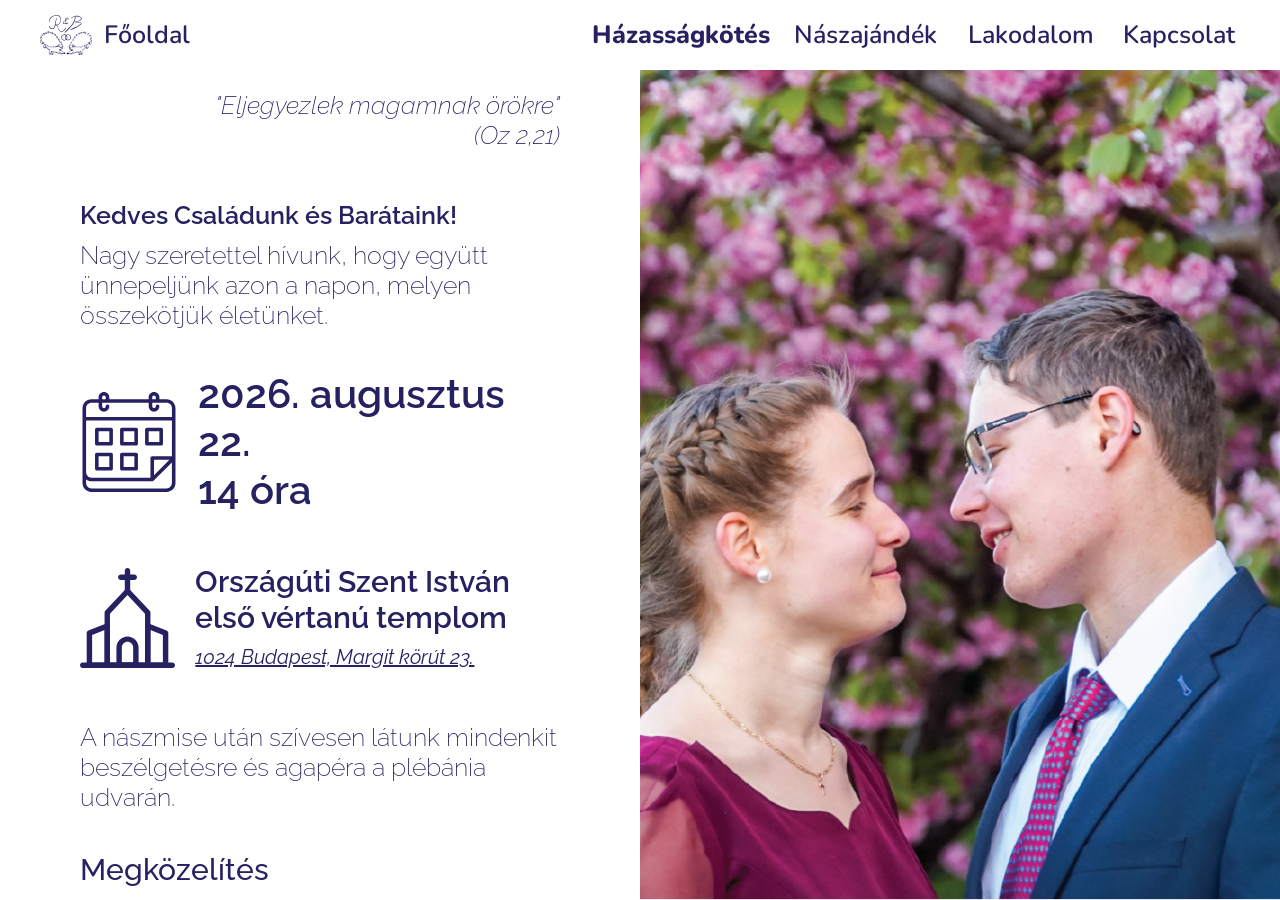
==== hazassagkotes.html @ 3e59e9b8 "init full teszt inicializálás" ====
<!DOCTYPE html>
<html>
  <head>
    <meta charset="utf-8">
    <meta name="viewport" content="width=device-width, initial-scale=1">
    <title>Rebeka & Boti esküvő</title>
    <link rel="stylesheet" type="text/css" href="css/style.css">
    <link rel="shortcut icon" type="image/jpg" href="images/favicon.png"/>
  </head>
  <body>

    <nav>
      <input type="checkbox" id="menu-toggle" class="menu-toggle">
      <a href="index.html" class="mobile-logo">
        <img src="images/sunik.svg" alt="Főoldal">
      </a>

      <div class="left-menu">
  <a href="index.html" class="home-link">
    <img class="logo" src="images/sunik.svg" alt="Főoldal">
    <span>Főoldal</span>
  </a>
</div>

        <div class="right-menu">
          <a href="hazassagkotes.html" class="active" data-text="Házasságkötés">
            <span>Házasságkötés</span>
          </a>
          <a href="naszajandek.html" data-text="Nászajándék">
            <span>Nászajándék</span>
          </a>
          <a href="lakodalom.html" data-text="Lakodalom">
            <span>Lakodalom</span>
          </a>
          <a href="kapcsolat.html" data-text="Kapcsolat">
            <span>Kapcsolat</span>
          </a>
        </div>

        <label for="menu-toggle" class="hamburger" aria-label="Menü">
          <span></span>
          <span></span>
          <span></span>
        </label>

        <div class="mobile-menu">
          <a href="index.html">Főoldal</a>
          <a href="hazassagkotes.html" class="active">Házasságkötés</a>
          <a href="naszajandek.html">Nászajándék</a>
          <a href="lakodalom.html">Lakodalom</a>
          <a href="kapcsolat.html">Kapcsolat</a>
        </div>
      </nav>

<section class="split-layout">

<!-- BAL OLDAL – TARTALOM -->
<div class="content-side">
  <div class="content-inner">
    <h2><i>"Eljegyezlek magamnak örökre" <br> (Oz 2,21)</i><h2>
    <p><b>Kedves Családunk és Barátaink!</b> <br> Nagy szeretettel hívunk, hogy együtt ünnepeljünk azon a napon, melyen összekötjük életünket.</p>
    <div>
      <div class="info-block">

          <div class="info-item">
            <img src="images/naptar.svg" alt="Időpont ikon" class="info-icon">
            <div class="info-text-2sor">
              2026. augusztus 22.<br>
              14 óra
            </div>
          </div>

          <div class="info-item">
            <img src="images/templom.svg" alt="Templom ikon" class="info-icon">
            <div class="info-text">
              Országúti Szent István első vértanú templom<br>
              <a href="https://maps.app.goo.gl/XpboLc7BLsnChvrg8" target="_blank" class="link">1024 Budapest, Margit körút 23.</a>
            </div>
          </div>

        </div>
    </div>
    <p>A nászmise után szívesen látunk mindenkit beszélgetésre és agapéra a plébánia udvarán.</p>
    <h1>Megközelítés</h1>
    <p>A templom környékén kevés a parkolóhely, javasoljuk a tömegközlekedéssel való érkezést (például 4-6, 17 villamos Mechwart liget megállótól 5 perc séta).</p>
    <video id="vid" autoplay muted>
        <source src="video/Save_the_date.mp4" type="video/mp4">
    </video>
  </div>
</div>

<!-- JOBB OLDAL – KÉP -->
<div class="image-side">
  <img src="images/kep1.png" alt="Házasságkötés">
</div>



  </section>

  <script>
const v = document.getElementById("vid");
let startCut = 1;
let endCut = 2.5;
let forward = true;

v.addEventListener("loadedmetadata", () => {
  v.currentTime = startCut;
});

v.addEventListener("timeupdate", () => {
  if (forward && v.currentTime >= v.duration - endCut) {
    forward = false;
    v.playbackRate = -1;
  }

  if (!forward && v.currentTime <= startCut) {
    forward = true;
    v.playbackRate = 1;
  }
});
</script>

</body>
</html>
---- css/style.css ----
@import url('https://fonts.googleapis.com/css2?family=Raleway:wght@100;200;300;400;500;600;700;800;900&display=swap');
@import url('https://fonts.googleapis.com/css2?family=Nunito:wght@200;300;400;600;700;800;900&display=swap');
html {
  scroll-behavior: smooth;
}

body{
  margin: 0;
  padding: 0;
  font-family: Raleway;
  color: #262262;
  width: 100%;
  min-height: 100vh;
  background-color: white;   /* alapértelmezett fehér */
  overflow-x: hidden;
}

body.home{
  background-image: url("../images/main.png");
 background-size: cover;
 background-position: center;  /* itt állítod a fókuszt */
 background-repeat: no-repeat;
 overflow: hidden;
}
/* =======================
   NAVIGATION
======================= */

nav {
    position: absolute;
    top: 0;
    left: 0;
    width: 100%;
    font-family: Nunito;
    display: flex;
    justify-content: space-between;
    align-items: center;
    padding: 15px 40px;
    background-color: white;
    box-sizing: border-box;
    z-index: 10;
}

/* ---- MOBIL NAV ALAPOK ---- */
.menu-toggle {
    position: absolute;
    width: 1px;
    height: 1px;
    opacity: 0;
    pointer-events: none;
}

.mobile-logo,
.hamburger,
.mobile-menu {
    display: none;
}

.mobile-logo img {
    height: 40px;
}

.mobile-logo {
    text-decoration: none;
    font-family: Nunito;
    font-size: 25px;
    font-weight: 600;
    color: #262262;
}

.hamburger {
    width: 36px;
    height: 26px;
    flex-direction: column;
    justify-content: space-between;
    cursor: pointer;
}

.hamburger span {
    display: block;
    height: 3px;
    width: 100%;
    background: #262262;
    border-radius: 2px;
    transition: transform 0.2s ease, opacity 0.2s ease;
}

.mobile-menu {
    position: fixed;
    inset: 0;
    width: 100%;
    height: 100%;
    min-height: 100svh;
    background: white;
    display: flex;
    flex-direction: column;
    align-items: center;
    justify-content: center;
    gap: 24px;
    opacity: 0;
    pointer-events: none;
    transition: opacity 0.2s ease;
    z-index: 30;
}

.mobile-menu a {
    text-decoration: none;
    font-size: 28px;
    font-weight: 600;
    color: #262262;
}

.menu-toggle:checked ~ .mobile-menu {
    opacity: 1;
    pointer-events: auto;
}

.menu-toggle:checked ~ .hamburger span:nth-child(1) {
    transform: translateY(11.5px) rotate(45deg);
}

.menu-toggle:checked ~ .hamburger span:nth-child(2) {
    opacity: 0;
}

.menu-toggle:checked ~ .hamburger span:nth-child(3) {
    transform: translateY(-11.5px) rotate(-45deg);
}

/* ---- BAL OLDAL ---- */

.left-menu a {
    display: flex;
    align-items: center;
    gap: 12px;
    text-decoration: none;
    font-size: 25px;
    color: #262262;
    font-weight: 600;
}

.left-menu a:hover,
.left-menu a.active {
    font-weight: 800;
}

/* Logo */

.logo {
    height: 40px;
    transition: 0.3s ease;
}

.left-menu a:hover .logo {
    transform: scale(1.05);
}

/* ---- JOBB OLDAL ---- */

.right-menu a {
    position: relative;
    display: inline-block;
    text-decoration: none;
    font-size: 25px;
    color: #262262;
    margin-left: 20px;
}

/* Stabil szélesség trükk */
.right-menu a::before {
    content: attr(data-text);
    font-weight: 800;
    visibility: hidden;
    white-space: nowrap;
    display: block;
}

/* Látható szöveg */
.right-menu a span {
    position: absolute;
    left: 0;
    top: 0;
    font-weight: 600;
}

/* Hover */
.right-menu a:hover span,
.right-menu a.active span {
    opacity: 0;
}

.right-menu a:hover::before,
.right-menu a.active::before {
    visibility: visible;
}




/* HERO SECTION */


/* FEHÉR DOBOZ - bal oldali 50% */
.hero-box {
    width: 35vw;
    height: 100vh;               /* teljes hero magasság */
    padding: 40px;
    background: rgba(255, 255, 255, 0.5);
    backdrop-filter: blur(12px);
    box-shadow: 0 0 60px rgba(255, 255, 255, 0.4);
    border-radius: 40px;

    display: flex;
    flex-direction: column;      /* függőleges elrendezés */
    align-items: center;         /* horizontális középre */
    text-align: center;          /* szöveg középre */
}

/* SZÖVEG */
.hero-box h1 {
    font-size: 6vh;
    font-weight: 300;
    color: #262262;
    padding: 0;
    margin: 0;
}

.hero-box h2 {
    font-size: 6vh;
    font-weight: 700;
    letter-spacing: 3px;
    color: #262262;
    padding: 0;
    margin: 0;
}

.hero-box h3 {
    font-size: 4vh;
    font-weight: 300;
    color: #262262;
    padding: 0;
    margin-top: 1vh;
}

.hero-box p {
    font-size: 2vh;
    font-weight: 400;
    color: #444;
}

/* SVG */
.hero-svg {
    margin-top: 18vh;
    margin-bottom: 7vh;
}

/* Desktop hero SVG default size (was inline) */
body.home .hero-svg img {
    width: 25vw;
    max-height: 30vh;
}

/*tartalmi oldalak*/

/* ===== SPLIT LAYOUT ===== */

.split-layout {
    display: flex;
    height: 100vh;
}

/* BAL OLDAL */
.content-side {
    width: 50%;
    height: 100vh;
    overflow-y: auto;
    background: white;
    padding: 60px 80px;
    box-sizing: border-box;
}

/* JOBB OLDAL */
.image-side {
    width: 50%;
    height: 100vh;
    overflow: hidden; /* fontos */
}

/* A kép viselkedése */
.image-side img {
    width: 100%;
    height: 100%;
    object-fit: cover;   /* kitölti torzítás nélkül */
}

.content-inner p {
  font-size: 25px;
  font-weight: 200;
  text-align: left;
  margin-bottom: 40px;
}

.content-inner p b {
  font-weight: 600;
  line-height: 2;
}


.content-inner h1 {
  font-size: 30px;
  font-weight: 500;
  text-align: left;
}

.content-inner h2 {
  font-size: 25px;
  font-weight: 200;
  text-align: right;
  margin-top: 30px;
  margin-bottom: 40px;
}

.content-inner h3 {
  font-size: 40px;
  font-weight: 700;
  margin-top: 70px;
  margin-bottom: 30px;
  font-style: italic;
}


.info-block {
    margin: 40px 0;
    text-align: left;
}

.info-item {
    display: flex;
    align-items: center;
    margin-bottom: 50px;
}

.info-icon {
    width: 100px;
    height: 100px;
    margin-right: 20px;
}

.info-text {
    font-size: 30px;
    font-weight: 600;
    line-height: 1.2;
    color: #262262;
}

.info-text a:hover {
  text-decoration: underline;
  background-color: #26226220;
  border-radius: 8px;
}

.info-text-2sor {
    font-size: 40px;
    font-weight: 600;
    line-height: 1.2;
    color: #262262;
}


.link {
  line-height: 1;
  font-size: 20px;
  font-weight: 400;
  font-style: italic;
  text-decoration: underline;
  color: #262262;
}

.link:hover {
  text-decoration: underline;
  background-color: #26226220;
  border-radius: 8px;
}

.mailto {
  text-decoration: underline;
  color: #262262;
}

.mailto:hover {
  text-decoration: underline;
  background-color: #26226220;
  border-radius: 8px;
}

.full-width-img {
    width: 100%;     /* kitölti a div szélességét */
    height: auto;    /* arányt tart */
    display: block;  /* eltünteti az alsó kis whitespace-et */
}

.contact-icon {
    width: 50px;
    height: 50px;
    margin-right: 20px;
}

.kozepre {
   align-items: center;
}

body.contact-page .content-side {
    display: flex;
    align-items: center;      /* vertikális közép */
}

video {
  width: 100%;
  border-radius: 50px;
}

/* ===== MOBIL (PORTRAIT) ===== */
@media (max-aspect-ratio: 1/1), (max-width: 900px) {
    html,
    body {
        height: 100%;
    }
    nav {
        position: fixed;
        padding: 24px 28px;
        height: 88px;
    }

    .left-menu,
    .right-menu {
        display: none;
    }

    .mobile-logo,
    .hamburger {
        display: flex;
        align-items: center;
    }

    .hamburger {
        position: fixed;
        top: 32px;
        right: 36px;
        z-index: 40;
        display: flex !important;
    }

    .mobile-logo {
        position: fixed;
        top: 28px;
        left: 36px;
        z-index: 40;
    }

    .mobile-menu {
        display: flex;
    }

    .menu-toggle:checked ~ .mobile-menu {
        height: 100svh;
        min-height: 100svh;
    }

    .split-layout {
        position: relative;
        height: auto;
        min-height: 100vh;
    }

    .image-side {
        position: absolute;
        top: 0;
        left: 0;
        width: 100%;
        height: 100%;
        z-index: 0;
    }

    .content-side {
        width: 100%;
        height: auto;
        min-height: 100svh;
        padding: 120px 24px 60px 24px;
        background: rgba(255, 255, 255, 0.75);
        backdrop-filter: blur(10px);
        overflow: visible;
        z-index: 1;
    }

    .content-inner p {
        font-size: 20px;
    }

    .info-text,
    .info-text-2sor {
        font-size: 26px;
    }

    .hero-box {
        width: 100%;
        min-height: 100svh;
        height: 100svh;
        padding: 140px 28px 50px 28px;
        border-radius: 0;
        box-shadow: none;
        margin: 0 auto;
        box-sizing: border-box;
    }

    .hero-svg {
        margin-top: 10vh;
        margin-bottom: 5vh;
    }

    body.home .hero-box h1,
    body.home .hero-box h2 {
        font-size: 9vh;
    }

    body.home .hero-box h3 {
        font-size: 6vh;
    }

    body.home .hero-box p {
        font-size: 4.5vh;
    }

    body.home .hero-svg img {
        width: 40vw;
        max-height: 45vh;
    }
    .hero-box h1,
    .hero-box h2 {
        font-size: 4.5vh;
    }

    .hero-box h3 {
        font-size: 3vh;
    }

    .hero-svg {
        margin-top: 10vh;
        margin-bottom: 5vh;
    }
}
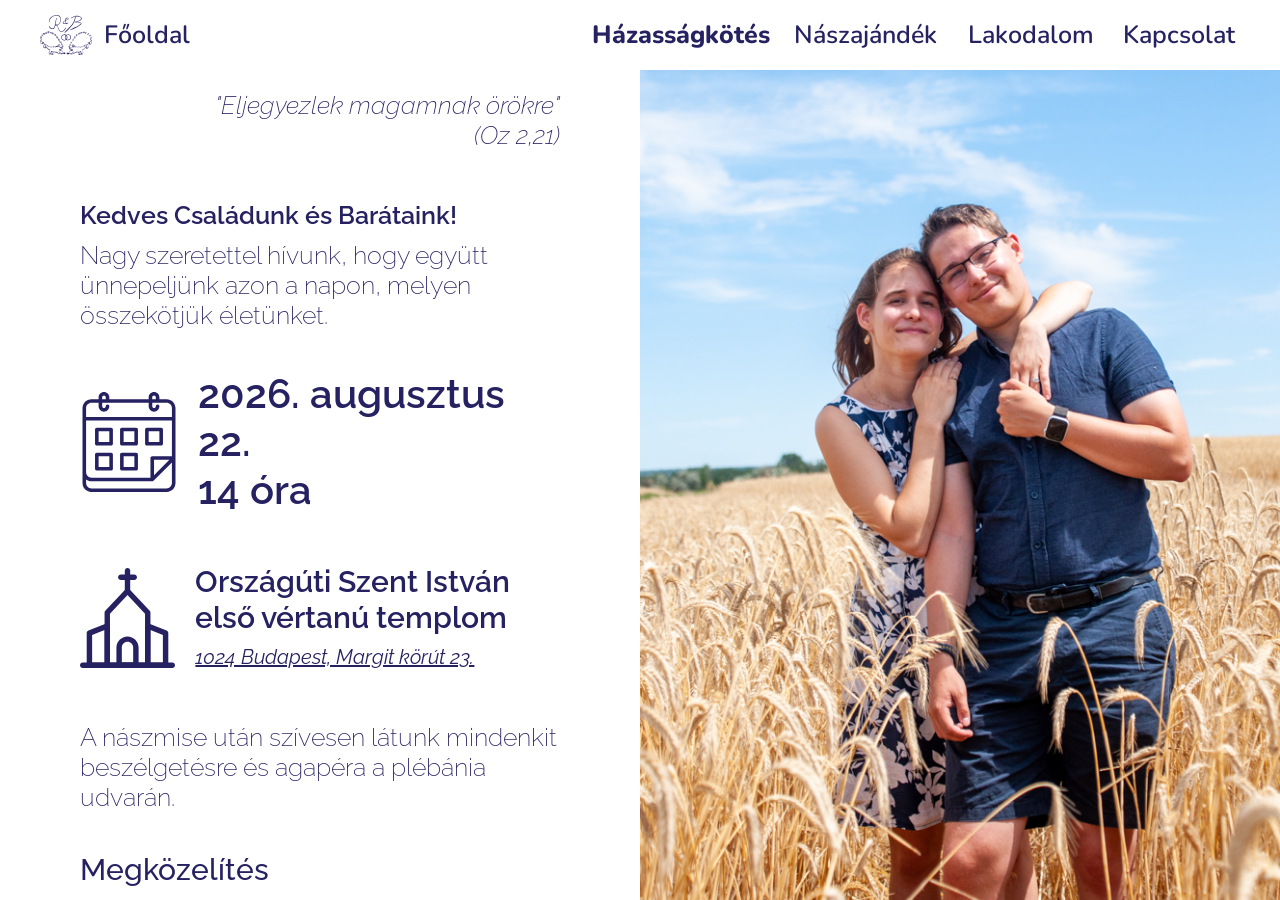
==== commit f1404eff: "kepek veglegesitese" ====
--- a/hazassagkotes.html
+++ b/hazassagkotes.html
@@ -91,7 +91,7 @@
 
 <!-- JOBB OLDAL – KÉP -->
 <div class="image-side">
-  <img src="images/kep1.png" alt="Házasságkötés">
+  <img src="images/hazassagkotes.png" alt="Házasságkötés">
 </div>
 
 
--- a/css/style.css
+++ b/css/style.css
@@ -473,12 +473,12 @@
     }
 
     .image-side {
-        position: absolute;
-        top: 0;
-        left: 0;
+        position: fixed;
+        inset: 0;
         width: 100%;
-        height: 100%;
+        height: 100svh;
         z-index: 0;
+        pointer-events: none;
     }
 
     .content-side {
@@ -487,18 +487,47 @@
         min-height: 100svh;
         padding: 120px 24px 60px 24px;
         background: rgba(255, 255, 255, 0.75);
-        backdrop-filter: blur(10px);
-        overflow: visible;
+        backdrop-filter: blur(3px);
+        overflow-x: auto;
+        overflow-y: visible;
         z-index: 1;
     }
 
-    .content-inner p {
-        font-size: 20px;
-    }
-
+    .content-inner {
+        width: 100%;
+        max-width: 100%;
+    }
+
+    .content-inner p,
+    .content-inner h1,
+    .content-inner h2,
+    .content-inner h3,
+    .content-inner a,
     .info-text,
     .info-text-2sor {
-        font-size: 26px;
+        overflow-wrap: anywhere;
+        word-break: break-word;
+    }
+
+    .content-inner p {
+        font-size: 18px;
+    }
+
+    .info-text,
+    .info-text-2sor {
+        font-size: 22px;
+    }
+
+    .info-item {
+        align-items: center;
+        gap: 14px;
+    }
+
+    .info-icon {
+        width: 64px;
+        height: 64px;
+        margin-right: 0;
+        flex: 0 0 64px;
     }
 
     .hero-box {
@@ -510,6 +539,7 @@
         box-shadow: none;
         margin: 0 auto;
         box-sizing: border-box;
+        backdrop-filter: blur(3px);
     }
 
     .hero-svg {
